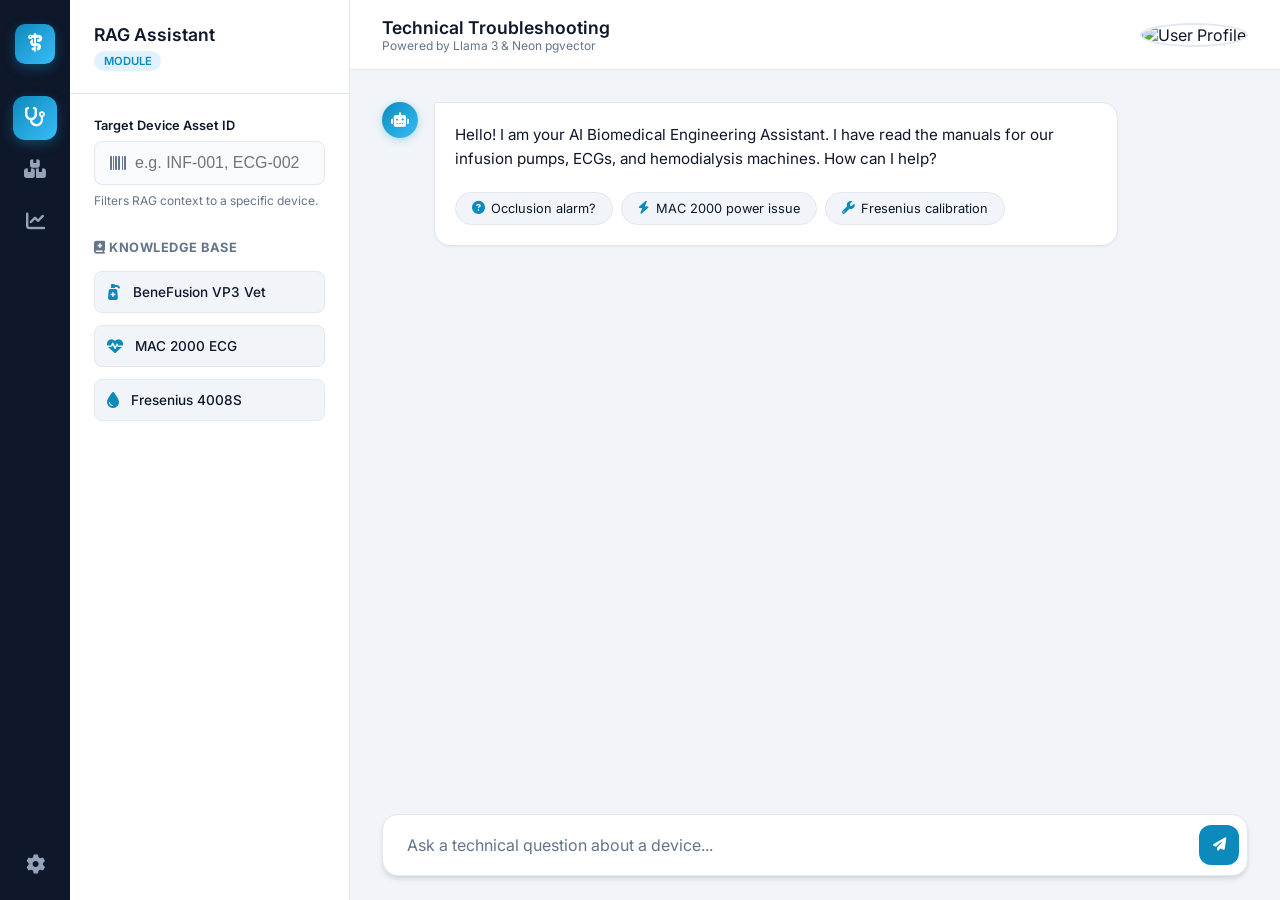
==== website/rag.html @ ebcedefc "feat: add multilingual RAG support, new landing page" ====
<!DOCTYPE html>
<html lang="en">
<head>
    <meta charset="UTF-8">
    <meta name="viewport" content="width=device-width, initial-scale=1.0, maximum-scale=1.0, user-scalable=no">
    <title>Hospital AI Central</title>
    <!-- Google Fonts -->
    <link rel="preconnect" href="https://fonts.googleapis.com">
    <link rel="preconnect" href="https://fonts.gstatic.com" crossorigin>
    <link href="https://fonts.googleapis.com/css2?family=Inter:wght@300;400;500;600;700&display=swap" rel="stylesheet">
    <!-- FontAwesome -->
    <link rel="stylesheet" href="https://cdnjs.cloudflare.com/ajax/libs/font-awesome/6.4.0/css/all.min.css">
    <!-- Custom CSS -->
    <link rel="stylesheet" href="styles.css">
</head>
<body>
    <div class="dashboard-layout">
        
        <!-- Global Sidebar Navigation -->
        <nav class="global-nav">
            <div class="nav-brand">
                <a href="index.html" class="brand-icon" style="text-decoration:none;">
                    <i class="fa-solid fa-staff-snake"></i>
                </a>
            </div>
            <ul class="nav-links">
                <li class="active" title="RAG Assistant">
                    <a href="#"><i class="fa-solid fa-stethoscope"></i></a>
                </li>
                <li title="Inventory System (Coming Soon)">
                    <a href="#"><i class="fa-solid fa-boxes-stacked"></i></a>
                </li>
                <li title="Analytics (Coming Soon)">
                    <a href="#"><i class="fa-solid fa-chart-line"></i></a>
                </li>
            </ul>
            <div class="nav-bottom">
                <a href="#" id="settings-btn" title="Settings"><i class="fa-solid fa-gear"></i></a>
            </div>
        </nav>

        <!-- Secondary Panel (Contextual) -->
        <aside class="context-panel">
            <div class="panel-header">
                <h2>RAG Assistant</h2>
                <span class="badge">Module</span>
            </div>
            
            <div class="panel-content">
                <div class="form-group">
                    <label for="asset-id">Target Device Asset ID</label>
                    <div class="input-with-icon">
                        <i class="fa-solid fa-barcode"></i>
                        <input type="text" id="asset-id" placeholder="e.g. INF-001, ECG-002" autocomplete="off">
                    </div>
                    <small>Filters RAG context to a specific device.</small>
                </div>

                <div class="info-card">
                    <h3><i class="fa-solid fa-book-medical"></i> Knowledge Base</h3>
                    <ul class="device-list">
                        <li>
                            <i class="fa-solid fa-pump-medical"></i>
                            <span>BeneFusion VP3 Vet</span>
                        </li>
                        <li>
                            <i class="fa-solid fa-heart-pulse"></i>
                            <span>MAC 2000 ECG</span>
                        </li>
                        <li>
                            <i class="fa-solid fa-droplet"></i>
                            <span>Fresenius 4008S</span>
                        </li>
                    </ul>
                </div>
            </div>
        </aside>

        <!-- Main Content Area -->
        <main class="main-content">
            <header class="top-header">
                <div class="header-titles">
                    <h1>Technical Troubleshooting</h1>
                    <p>Powered by Llama 3 & Neon pgvector</p>
                </div>
                <div class="user-profile">
                    <img src="https://ui-avatars.com/api/?name=Biomedical+Engineer&background=0D8ABC&color=fff" alt="User Profile">
                </div>
            </header>

            <!-- Chat Interface -->
            <div class="chat-container">
                <div class="chat-history" id="chat-history">
                    <div class="message assistant-message">
                        <div class="message-avatar">
                            <i class="fa-solid fa-robot"></i>
                        </div>
                        <div class="message-content">
                            <p>Hello! I am your AI Biomedical Engineering Assistant. I have read the manuals for our infusion pumps, ECGs, and hemodialysis machines. How can I help?</p>
                            <div class="suggestion-chips">
                                <button class="chip" onclick="document.getElementById('question').value='What does [Occlusion] alarm mean?';"><i class="fa-solid fa-circle-question"></i> Occlusion alarm?</button>
                                <button class="chip" onclick="document.getElementById('question').value='MAC 2000 won\'t power on';"><i class="fa-solid fa-bolt"></i> MAC 2000 power issue</button>
                                <button class="chip" onclick="document.getElementById('question').value='How to calibrate Fresenius 4008S?';"><i class="fa-solid fa-wrench"></i> Fresenius calibration</button>
                            </div>
                        </div>
                    </div>
                </div>

                <div class="chat-input-area">
                    <form id="chat-form">
                        <div class="input-wrapper">
                            <input type="text" id="question" placeholder="Ask a technical question about a device..." required autocomplete="off">
                            <button type="submit" id="send-btn">
                                <i class="fa-solid fa-paper-plane"></i>
                            </button>
                        </div>
                    </form>
                </div>
            </div>
        </main>

    </div>

    <!-- Settings Modal -->
    <div id="settings-modal" class="modal-overlay hidden">
        <div class="modal-content">
            <div class="modal-header">
                <h2>Settings</h2>
                <button class="close-modal" id="close-settings"><i class="fa-solid fa-xmark"></i></button>
            </div>
            <div class="modal-body">
                <div class="setting-item">
                    <div class="setting-info">
                        <h3>Dark Mode</h3>
                        <p>Switch between light and dark themes</p>
                    </div>
                    <label class="switch">
                        <input type="checkbox" id="dark-mode-toggle">
                        <span class="slider round"></span>
                    </label>
                </div>
                
                <hr class="modal-divider">

                <div class="form-group">
                    <label for="llm-api-key">Groq API Key (LLM)</label>
                    <div class="input-with-icon">
                        <i class="fa-solid fa-key"></i>
                        <input type="password" id="llm-api-key" placeholder="gsk_..." autocomplete="off">
                    </div>
                    <small>Updates your .env file dynamically so it persists.</small>
                </div>
            </div>
            <div class="modal-footer">
                <button id="save-settings-btn" class="btn-primary">Save Changes</button>
            </div>
        </div>
    </div>

    <!-- Custom JS -->
    <script src="https://cdn.jsdelivr.net/npm/marked/marked.min.js"></script>
    <script src="script.js"></script>
</body>
</html>
---- website/styles.css ----
:root {
    /* Color Palette */
    --primary-color: #0d8abc;     /* Medical Deep Azure */
    --primary-hover: #0a6c94;
    --accent-color: #38bdf8;      /* Bright Cyan */
    
    --bg-main: #f1f5f9;           /* Slate 100 */
    --bg-panel: #ffffff;
    --bg-nav: #0f172a;            /* Slate 900 */
    
    --text-dark: #0f172a;
    --text-muted: #64748b;
    --text-light: #f8fafc;
    
    --border-color: #e2e8f0;
    --input-bg: #f8fafc;
    
    /* Shadows */
    --shadow-sm: 0 1px 2px 0 rgba(0, 0, 0, 0.05);
    --shadow-md: 0 4px 6px -1px rgba(0, 0, 0, 0.1), 0 2px 4px -1px rgba(0, 0, 0, 0.06);
    --shadow-lg: 0 10px 15px -3px rgba(0, 0, 0, 0.1), 0 4px 6px -2px rgba(0, 0, 0, 0.05);
    
    /* Gradients */
    --gradient-primary: linear-gradient(135deg, #0d8abc 0%, #38bdf8 100%);
}

body.dark-theme {
    --bg-main: #0f172a;           /* Dark slate */
    --bg-panel: #1e293b;          /* Darker panel */
    --bg-nav: #020617;            /* Very dark nav */
    
    --text-dark: #f8fafc;         /* White text */
    --text-muted: #94a3b8;
    
    --border-color: #334155;
    --input-bg: #0f172a;
    
    --shadow-sm: 0 1px 2px 0 rgba(0, 0, 0, 0.5);
    --shadow-md: 0 4px 6px -1px rgba(0, 0, 0, 0.6);
}


* {
    box-sizing: border-box;
    margin: 0;
    padding: 0;
}

body {
    font-family: 'Inter', sans-serif;
    background-color: var(--bg-main);
    color: var(--text-dark);
    height: 100dvh; /* use dynamic viewport height for mobile */
    overflow: hidden;
}

/* ─── DASHBOARD LAYOUT ─── */
.dashboard-layout {
    display: flex;
    width: 100%;
    height: 100%;
}

/* ─── GLOBAL NAV (LEFT MOST) ─── */
.global-nav {
    width: 70px;
    background-color: var(--bg-nav);
    display: flex;
    flex-direction: column;
    align-items: center;
    padding: 1.5rem 0;
    z-index: 20;
}

.brand-icon {
    width: 40px;
    height: 40px;
    background: var(--gradient-primary);
    border-radius: 10px;
    display: flex;
    align-items: center;
    justify-content: center;
    color: white;
    font-size: 1.2rem;
    margin-bottom: 2rem;
    box-shadow: 0 4px 12px rgba(13, 138, 188, 0.4);
}

.nav-links {
    list-style: none;
    width: 100%;
    display: flex;
    flex-direction: column;
    gap: 0.5rem;
    align-items: center;
}

.nav-links li {
    width: 100%;
    display: flex;
    justify-content: center;
}

.nav-links a {
    color: #94a3b8;
    text-decoration: none;
    font-size: 1.2rem;
    width: 44px;
    height: 44px;
    display: flex;
    align-items: center;
    justify-content: center;
    border-radius: 12px;
    transition: all 0.2s ease;
}

.nav-links a:hover {
    background-color: rgba(255,255,255,0.1);
    color: white;
}

.nav-links li.active a {
    background: var(--gradient-primary);
    color: white;
    box-shadow: 0 4px 12px rgba(13, 138, 188, 0.4);
}

.nav-bottom {
    margin-top: auto;
}

.nav-bottom a {
    color: #94a3b8;
    font-size: 1.2rem;
    transition: color 0.2s;
}

.nav-bottom a:hover {
    color: white;
}


/* ─── CONTEXT PANEL (SIDEBAR) ─── */
.context-panel {
    width: 280px;
    background: var(--bg-panel);
    border-right: 1px solid var(--border-color);
    display: flex;
    flex-direction: column;
    z-index: 10;
}

.panel-header {
    padding: 1.5rem;
    border-bottom: 1px solid var(--border-color);
}

.panel-header h2 {
    font-size: 1.1rem;
    font-weight: 600;
    margin-bottom: 0.25rem;
}

.badge {
    background-color: #e0f2fe;
    color: var(--primary-color);
    font-size: 0.7rem;
    padding: 0.2rem 0.6rem;
    border-radius: 999px;
    font-weight: 600;
    text-transform: uppercase;
}

.panel-content {
    padding: 1.5rem;
    overflow-y: auto;
    flex: 1;
}

.form-group label {
    display: block;
    font-size: 0.8rem;
    font-weight: 600;
    margin-bottom: 0.5rem;
    color: var(--text-dark);
}

.input-with-icon {
    position: relative;
    display: flex;
    align-items: center;
}

.input-with-icon i {
    position: absolute;
    left: 1rem;
    color: var(--text-muted);
}

.input-with-icon input {
    width: 100%;
    padding: 0.75rem 1rem 0.75rem 2.5rem;
    border: 1px solid var(--border-color);
    border-radius: 8px;
    font-size: 16px; /* 16px prevents iOS auto-zoom */
    background: var(--input-bg);
    color: var(--text-dark);
    transition: all 0.2s;
}

.input-with-icon input:focus {
    outline: none;
    border-color: var(--primary-color);
    background: white;
    box-shadow: 0 0 0 3px rgba(13, 138, 188, 0.1);
}

.form-group small {
    display: block;
    margin-top: 0.5rem;
    font-size: 0.75rem;
    color: var(--text-muted);
}

.info-card {
    margin-top: 2rem;
}

.info-card h3 {
    font-size: 0.8rem;
    color: var(--text-muted);
    text-transform: uppercase;
    letter-spacing: 0.5px;
    margin-bottom: 1rem;
}

.device-list {
    list-style: none;
    display: flex;
    flex-direction: column;
    gap: 0.75rem;
}

.device-list li {
    display: flex;
    align-items: center;
    gap: 0.75rem;
    padding: 0.75rem;
    background: var(--bg-main);
    border: 1px solid var(--border-color);
    border-radius: 8px;
    font-size: 0.85rem;
    font-weight: 500;
    transition: transform 0.2s, box-shadow 0.2s;
}

.device-list li:hover {
    transform: translateY(-2px);
    box-shadow: var(--shadow-sm);
    border-color: #cbd5e1;
}

.device-list i {
    color: var(--primary-color);
    font-size: 1rem;
}


/* ─── MAIN CONTENT AREA ─── */
.main-content {
    flex: 1;
    display: flex;
    flex-direction: column;
    background-color: var(--bg-main);
    overflow: hidden;
}

.top-header {
    height: 70px;
    background: var(--bg-panel);
    border-bottom: 1px solid var(--border-color);
    display: flex;
    justify-content: space-between;
    align-items: center;
    padding: 0 2rem;
}

.header-titles h1 {
    font-size: 1.1rem;
    font-weight: 600;
}

.header-titles p {
    font-size: 0.75rem;
    color: var(--text-muted);
}

.user-profile img {
    width: 36px;
    height: 36px;
    border-radius: 50%;
    border: 2px solid var(--border-color);
}

/* ─── CHAT INTERFACE ─── */
.chat-container {
    flex: 1;
    display: flex;
    flex-direction: column;
    position: relative;
    max-width: 1000px;
    margin: 0 auto;
    width: 100%;
    overflow: hidden;
}

.chat-history {
    flex: 1;
    padding: 2rem;
    overflow-y: auto;
    display: flex;
    flex-direction: column;
    gap: 1.5rem;
}

/* Messages */
.message {
    display: flex;
    gap: 1rem;
    max-width: 85%;
    animation: slideUp 0.3s ease-out;
}

@keyframes slideUp {
    from { opacity: 0; transform: translateY(10px); }
    to { opacity: 1; transform: translateY(0); }
}

.message-avatar {
    width: 36px;
    height: 36px;
    border-radius: 50%;
    display: flex;
    align-items: center;
    justify-content: center;
    flex-shrink: 0;
    font-size: 0.9rem;
}

.assistant-message {
    align-self: flex-start;
}

.assistant-message .message-avatar {
    background: var(--gradient-primary);
    color: white;
    box-shadow: 0 2px 8px rgba(13, 138, 188, 0.3);
}

.assistant-message .message-content {
    background: var(--bg-panel);
    border: 1px solid var(--border-color);
    box-shadow: var(--shadow-sm);
    border-radius: 0 16px 16px 16px;
    padding: 1.25rem;
    line-height: 1.6;
    font-size: 0.95rem;
}

.user-message {
    align-self: flex-end;
    flex-direction: row-reverse;
}

.user-message .message-avatar {
    background: #cbd5e1;
    color: #475569;
}

.user-message .message-content {
    background: var(--primary-color);
    color: white;
    border-radius: 16px 0 16px 16px;
    padding: 1rem 1.25rem;
    box-shadow: 0 4px 12px rgba(13, 138, 188, 0.2);
    font-size: 0.95rem;
}

/* Markdown formatting */
.message-content h3 { margin-top: 1rem; margin-bottom: 0.5rem; font-size: 1.05rem; }
.message-content p { margin-bottom: 0.75rem; }
.message-content p:last-child { margin-bottom: 0; }
.message-content ul, .message-content ol { margin-left: 1.5rem; margin-bottom: 0.75rem; }
.message-content strong { font-weight: 600; color: inherit; }

/* Suggestion Chips */
.suggestion-chips {
    display: flex;
    flex-wrap: wrap;
    gap: 0.5rem;
    margin-top: 1.25rem;
}

.chip {
    background: var(--bg-main);
    border: 1px solid var(--border-color);
    padding: 0.5rem 1rem;
    border-radius: 999px;
    font-size: 0.8rem;
    color: var(--text-dark);
    cursor: pointer;
    transition: all 0.2s;
    font-family: inherit;
    display: flex;
    align-items: center;
    gap: 0.4rem;
}

.chip i { color: var(--primary-color); }
.chip:hover { background: #e2e8f0; border-color: #cbd5e1; }

/* Sources Display */
.sources-container {
    margin-top: 1.25rem;
    padding-top: 1rem;
    border-top: 1px dashed var(--border-color);
}

.sources-container h4 {
    font-size: 0.75rem;
    color: var(--text-muted);
    margin-bottom: 0.75rem;
    text-transform: uppercase;
    letter-spacing: 0.5px;
}

.source-card {
    background: var(--bg-main);
    border: 1px solid var(--border-color);
    border-radius: 8px;
    padding: 0.75rem;
    margin-bottom: 0.5rem;
    font-size: 0.8rem;
}

.source-card-header {
    display: flex;
    justify-content: space-between;
    align-items: center;
    margin-bottom: 0.4rem;
}

.source-manual { font-weight: 600; color: var(--primary-color); display: flex; align-items: center; gap: 0.4rem; }
.source-page { font-size: 0.7rem; background: #cbd5e1; padding: 2px 6px; border-radius: 4px; color: #334155; font-weight: 600; }
.source-preview { font-style: italic; color: var(--text-muted); line-height: 1.4; display: -webkit-box; -webkit-line-clamp: 2; -webkit-box-orient: vertical; overflow: hidden; }

/* Typing indicator */
.typing-indicator { display: flex; gap: 4px; padding: 0.5rem; }
.dot { width: 6px; height: 6px; background: #94a3b8; border-radius: 50%; animation: bounce 1.4s infinite ease-in-out both; }
.dot:nth-child(1) { animation-delay: -0.32s; }
.dot:nth-child(2) { animation-delay: -0.16s; }
@keyframes bounce { 0%, 80%, 100% { transform: scale(0); } 40% { transform: scale(1); } }

/* Input Area */
.chat-input-area {
    padding: 1.5rem 2rem;
    background: transparent;
}

.input-wrapper {
    position: relative;
    display: flex;
    align-items: center;
    background: var(--bg-panel);
    border: 1px solid var(--border-color);
    border-radius: 16px;
    padding: 0.5rem;
    box-shadow: var(--shadow-md);
    transition: all 0.3s ease;
}

.input-wrapper:focus-within {
    border-color: var(--primary-color);
    box-shadow: 0 4px 20px rgba(13, 138, 188, 0.15);
}

.input-wrapper input {
    flex: 1;
    border: none;
    padding: 0.75rem 1rem;
    font-size: 16px; /* 16px prevents iOS auto-zoom */
    font-family: inherit;
    background: transparent;
    color: var(--text-dark);
    outline: none;
}

.input-wrapper input::placeholder {
    color: var(--text-muted);
}

.input-wrapper button {
    background: var(--primary-color);
    color: white;
    border: none;
    width: 40px;
    height: 40px;
    border-radius: 12px;
    display: flex;
    align-items: center;
    justify-content: center;
    cursor: pointer;
    transition: all 0.2s;
}

.input-wrapper button:hover { background: var(--primary-hover); transform: scale(1.05); }
.input-wrapper button:disabled { background: var(--border-color); cursor: not-allowed; transform: none; }

/* ─── SETTINGS MODAL ─── */
.modal-overlay {
    position: fixed;
    top: 0; left: 0; right: 0; bottom: 0;
    background: rgba(0, 0, 0, 0.5);
    backdrop-filter: blur(4px);
    display: flex;
    align-items: center;
    justify-content: center;
    z-index: 100;
    opacity: 1;
    transition: opacity 0.2s;
}
.modal-overlay.hidden {
    opacity: 0;
    pointer-events: none;
}
.modal-content {
    background: var(--bg-panel);
    width: 90%;
    max-width: 450px;
    border-radius: 16px;
    box-shadow: var(--shadow-lg);
    border: 1px solid var(--border-color);
    overflow: hidden;
    transform: translateY(0);
    transition: transform 0.2s;
}
.modal-overlay.hidden .modal-content {
    transform: translateY(20px);
}
.modal-header {
    display: flex;
    justify-content: space-between;
    align-items: center;
    padding: 1.25rem 1.5rem;
    border-bottom: 1px solid var(--border-color);
}
.close-modal {
    background: transparent;
    border: none;
    font-size: 1.2rem;
    color: var(--text-muted);
    cursor: pointer;
}
.close-modal:hover { color: var(--text-dark); }
.modal-body {
    padding: 1.5rem;
}
.modal-divider {
    border: 0;
    border-top: 1px solid var(--border-color);
    margin: 1.5rem 0;
}
.setting-item {
    display: flex;
    justify-content: space-between;
    align-items: center;
}
.setting-info h3 { font-size: 0.9rem; margin-bottom: 0.2rem; color: var(--text-dark); }
.setting-info p { font-size: 0.75rem; color: var(--text-muted); }

/* Toggle Switch */
.switch { position: relative; display: inline-block; width: 44px; height: 24px; }
.switch input { opacity: 0; width: 0; height: 0; }
.slider { position: absolute; cursor: pointer; top: 0; left: 0; right: 0; bottom: 0; background-color: var(--border-color); transition: .4s; }
.slider:before { position: absolute; content: ""; height: 18px; width: 18px; left: 3px; bottom: 3px; background-color: white; transition: .4s; }
input:checked + .slider { background-color: var(--primary-color); }
input:checked + .slider:before { transform: translateX(20px); }
.slider.round { border-radius: 34px; }
.slider.round:before { border-radius: 50%; }

.modal-footer {
    padding: 1.25rem 1.5rem;
    border-top: 1px solid var(--border-color);
    display: flex;
    justify-content: flex-end;
}
.btn-primary {
    background: var(--primary-color);
    color: white;
    border: none;
    padding: 0.6rem 1.2rem;
    border-radius: 8px;
    font-weight: 500;
    cursor: pointer;
    transition: background 0.2s;
}
.btn-primary:hover { background: var(--primary-hover); }

/* ─── LANDING PAGE STYLES ─── */
.landing-body {
    overflow-y: auto;
    background-color: var(--bg-main);
}
.landing-nav {
    display: flex;
    justify-content: space-between;
    align-items: center;
    padding: 1.5rem 4rem;
    background: var(--bg-panel);
    border-bottom: 1px solid var(--border-color);
}
.landing-brand {
    font-size: 1.25rem;
    font-weight: 700;
    display: flex;
    align-items: center;
    gap: 0.75rem;
    color: var(--primary-color);
}
.landing-links {
    display: flex;
    align-items: center;
    gap: 2rem;
}
.landing-links a {
    text-decoration: none;
    color: var(--text-dark);
    font-weight: 500;
    transition: color 0.2s;
}
.landing-links a:hover { color: var(--primary-color); }
.icon-btn {
    background: none; border: none; font-size: 1.25rem; color: var(--text-muted); cursor: pointer; transition: color 0.2s;
}
.icon-btn:hover { color: var(--text-dark); }

.hero-section {
    display: flex;
    align-items: center;
    justify-content: space-between;
    padding: 6rem 4rem;
    max-width: 1200px;
    margin: 0 auto;
    gap: 4rem;
}
.hero-content { flex: 1; }
.hero-badge {
    display: inline-block;
    background: #e0f2fe; color: var(--primary-color);
    padding: 0.4rem 1rem; border-radius: 999px;
    font-size: 0.85rem; font-weight: 600; margin-bottom: 1.5rem;
}
.dark-theme .hero-badge { background: rgba(13, 138, 188, 0.2); }
.hero-content h1 {
    font-size: 3.5rem; line-height: 1.2; font-weight: 800; margin-bottom: 1.5rem;
}
.text-gradient {
    background: var(--gradient-primary);
    -webkit-background-clip: text;
    -webkit-text-fill-color: transparent;
}
.hero-content p {
    font-size: 1.1rem; color: var(--text-muted); margin-bottom: 2.5rem; line-height: 1.6; max-width: 500px;
}
.btn-primary-large {
    display: inline-flex; align-items: center; gap: 0.75rem;
    background: var(--gradient-primary); color: white;
    padding: 1rem 2rem; border-radius: 12px;
    text-decoration: none; font-size: 1.1rem; font-weight: 600;
    box-shadow: 0 4px 15px rgba(13, 138, 188, 0.3);
    transition: transform 0.2s, box-shadow 0.2s;
}
.btn-primary-large:hover {
    transform: translateY(-2px); box-shadow: 0 6px 20px rgba(13, 138, 188, 0.4);
}

.hero-image { flex: 1; display: flex; justify-content: center; }
.glass-mockup {
    background: var(--bg-panel); border: 1px solid var(--border-color);
    padding: 3rem; border-radius: 24px; box-shadow: var(--shadow-lg);
    text-align: center; max-width: 350px;
    background: linear-gradient(135deg, rgba(255,255,255,0.1), rgba(255,255,255,0));
    backdrop-filter: blur(10px);
}
.glass-mockup i { font-size: 4rem; color: var(--primary-color); margin-bottom: 1.5rem; }
.glass-mockup h3 { font-size: 1.5rem; margin-bottom: 1rem; }
.glass-mockup p { color: var(--text-muted); line-height: 1.5; }

.features-section {
    padding: 4rem; max-width: 1200px; margin: 0 auto;
}
.section-header { text-align: center; margin-bottom: 4rem; }
.section-header h2 { font-size: 2.5rem; font-weight: 700; margin-bottom: 1rem; }
.section-header p { color: var(--text-muted); font-size: 1.1rem; }

.feature-grid {
    display: grid; grid-template-columns: repeat(auto-fit, minmax(300px, 1fr)); gap: 2rem;
}
.feature-card {
    background: var(--bg-panel); border: 1px solid var(--border-color);
    border-radius: 16px; padding: 2rem;
    position: relative; transition: transform 0.2s, box-shadow 0.2s;
}
.active-feature { cursor: pointer; border: 2px solid var(--primary-color); }
.active-feature:hover { transform: translateY(-5px); box-shadow: var(--shadow-md); }
.locked-feature { opacity: 0.7; }
.feature-icon {
    width: 50px; height: 50px; background: #e0f2fe; color: var(--primary-color);
    border-radius: 12px; display: flex; align-items: center; justify-content: center;
    font-size: 1.5rem; margin-bottom: 1.5rem;
}
.dark-theme .feature-icon { background: rgba(13, 138, 188, 0.2); }
.feature-card h3 { font-size: 1.25rem; margin-bottom: 1rem; }
.feature-card p { color: var(--text-muted); line-height: 1.5; margin-bottom: 1.5rem; }

.feature-status {
    position: absolute; top: 1.5rem; right: 1.5rem;
    padding: 0.25rem 0.75rem; border-radius: 999px; font-size: 0.75rem; font-weight: 600; text-transform: uppercase;
}
.status-live { background: #dcfce7; color: #166534; }
.dark-theme .status-live { background: rgba(22, 101, 52, 0.3); color: #4ade80; }
.status-coming { background: var(--border-color); color: var(--text-muted); }
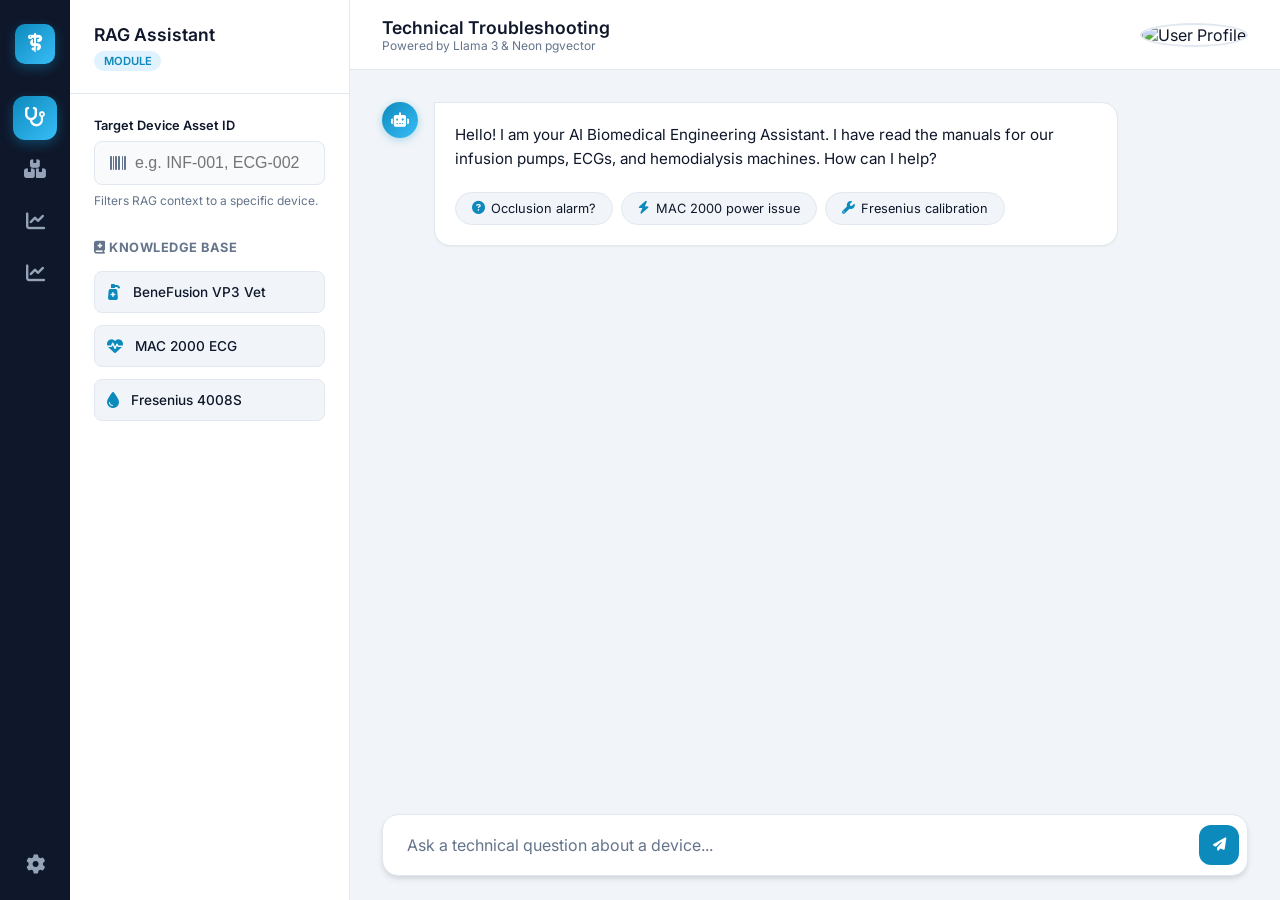
==== commit 6720cfc3: "Add scheduling module: agent, database tools, FastAPI backend, and website page" ====
--- a/website/rag.html
+++ b/website/rag.html
@@ -33,6 +33,9 @@
                 <li title="Analytics (Coming Soon)">
                     <a href="#"><i class="fa-solid fa-chart-line"></i></a>
                 </li>
+                <li title="Analytics (Coming Soon)">
+    <a href="#"><i class="fa-solid fa-chart-line"></i></a>
+</li>
             </ul>
             <div class="nav-bottom">
                 <a href="#" id="settings-btn" title="Settings"><i class="fa-solid fa-gear"></i></a>
--- a/website/styles.css
+++ b/website/styles.css
@@ -730,3 +730,132 @@
 .status-live { background: #dcfce7; color: #166534; }
 .dark-theme .status-live { background: rgba(22, 101, 52, 0.3); color: #4ade80; }
 .status-coming { background: var(--border-color); color: var(--text-muted); }
+/* ─── SCHEDULING PAGE ─── */
+
+.top-header {
+    gap: 1.5rem;
+}
+
+.header-tabs {
+    display: flex;
+    gap: 0.25rem;
+    background: var(--bg-main);
+    border: 1px solid var(--border-color);
+    border-radius: 10px;
+    padding: 4px;
+}
+
+.header-tabs .tab-btn {
+    background: none;
+    border: none;
+    color: var(--text-muted);
+    padding: 0.5rem 1.1rem;
+    font-size: 0.85rem;
+    font-weight: 600;
+    font-family: inherit;
+    cursor: pointer;
+    border-radius: 8px;
+    transition: all 0.2s;
+}
+
+.header-tabs .tab-btn:hover {
+    color: var(--text-dark);
+}
+
+.header-tabs .tab-btn.active {
+    background: var(--gradient-primary);
+    color: white;
+    box-shadow: 0 2px 8px rgba(13, 138, 188, 0.3);
+}
+
+.sched-view {
+    display: none;
+    flex: 1;
+    overflow: hidden;
+    flex-direction: column;
+}
+
+.sched-view.active {
+    display: flex;
+}
+
+.sched-dashboard-scroll {
+    padding: 2rem;
+    overflow-y: auto;
+    flex: 1;
+}
+
+.dash-section h2 {
+    font-size: 0.8rem;
+    text-transform: uppercase;
+    letter-spacing: 0.06em;
+    color: var(--text-muted);
+    margin-bottom: 1rem;
+    font-weight: 600;
+}
+
+.scroll-box {
+    max-height: 360px;
+    overflow-y: auto;
+    border: 1px solid var(--border-color);
+    border-radius: 12px;
+    background: var(--bg-panel);
+}
+
+.scroll-box table {
+    width: 100%;
+    border-collapse: collapse;
+    font-size: 0.85rem;
+}
+
+.scroll-box th {
+    text-align: left;
+    color: var(--text-muted);
+    font-weight: 600;
+    padding: 0.75rem 1rem;
+    border-bottom: 1px solid var(--border-color);
+    font-size: 0.7rem;
+    text-transform: uppercase;
+    letter-spacing: 0.04em;
+    position: sticky;
+    top: 0;
+    background: var(--bg-panel);
+}
+
+.scroll-box td {
+    padding: 0.65rem 1rem;
+    border-bottom: 1px solid var(--border-color);
+    color: var(--text-dark);
+}
+
+.scroll-box tr:last-child td {
+    border-bottom: none;
+}
+
+.scroll-box tr:hover td {
+    background: var(--bg-main);
+}
+
+.empty-note {
+    color: var(--text-muted);
+    font-size: 0.85rem;
+    padding: 1.25rem;
+    text-align: center;
+}
+
+.badge-status {
+    display: inline-block;
+    padding: 0.2rem 0.65rem;
+    border-radius: 999px;
+    font-size: 0.7rem;
+    font-weight: 600;
+}
+
+.badge-status.corrective { background: #fee2e2; color: #b91c1c; }
+.dark-theme .badge-status.corrective { background: rgba(185, 28, 28, 0.25); color: #f87171; }
+
+.badge-status.maint { background: #fef3c7; color: #92400e; }
+.dark-theme .badge-status.maint { background: rgba(146, 64, 14, 0.25); color: #fbbf24; }
+
+.badge-status.ok { background: #dcfce7; color: #166534; }
+.dark-theme .badge-status.ok { background: rgba(22, 101, 52, 0.3); color: #4ade80; }
